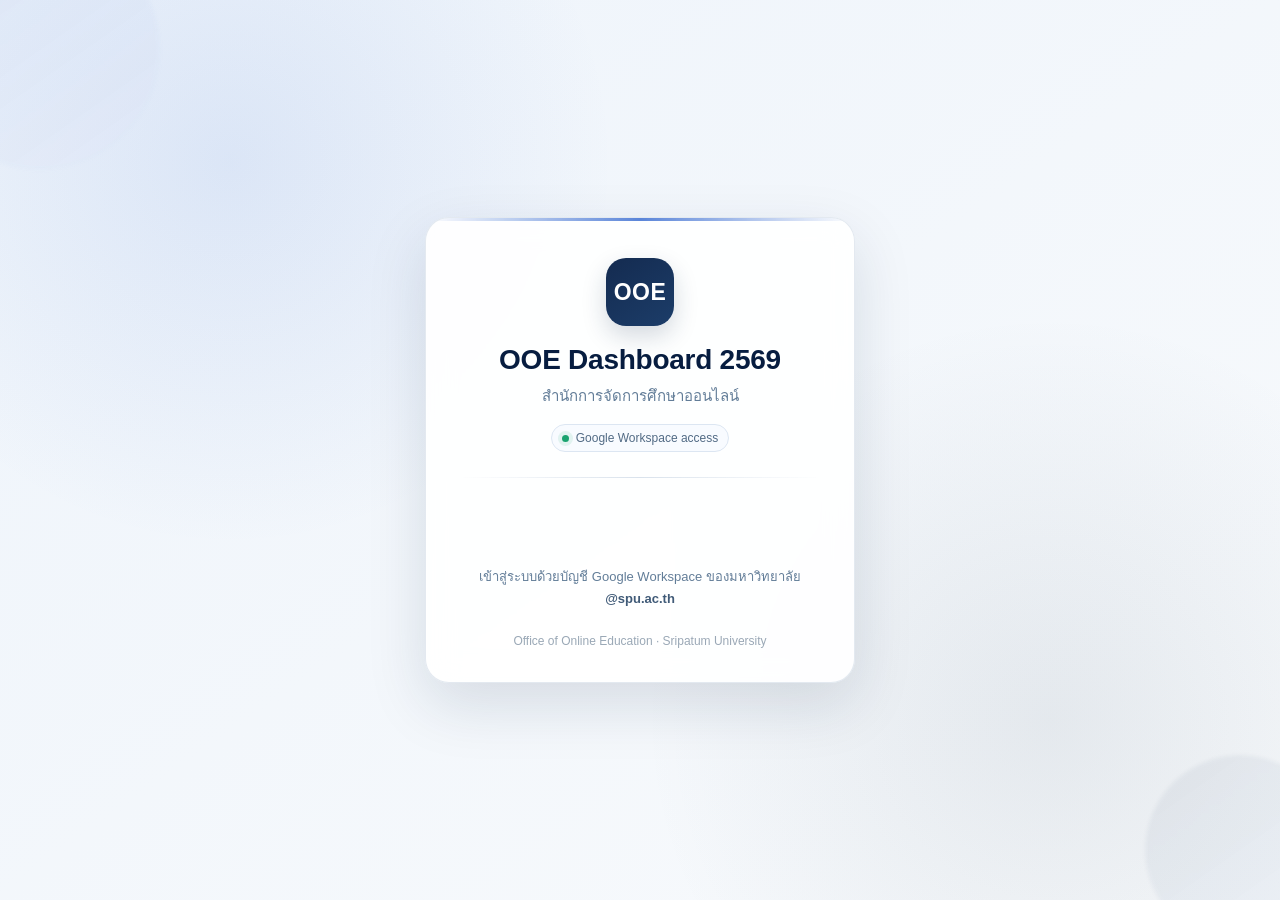
==== ai-tutor.html @ 19690c18 "Add integrated dashboard application" ====
<!doctype html>
<html lang="th">
<head>
<meta charset="utf-8"><meta name="viewport" content="width=device-width,initial-scale=1">
<title>OOE AI Tutor Dashboard 2569</title>
<style>
:root{--navy:#102a43;--blue:#245dcc;--ink:#243b53;--muted:#627d98;--line:#d9e2ec;--bg:#f3f6fb;--green:#199c6b;--amber:#eaa018;--red:#e64256;--gray:#7b8794;--shadow:0 8px 24px rgba(16,42,67,.08)}
*{box-sizing:border-box}body{margin:0;background:var(--bg);color:var(--ink);font:15px "Noto Sans Thai","Leelawadee UI",Tahoma,Arial,sans-serif}
.topbar{background:#142b50;color:#fff}.topbar-inner{max-width:1500px;margin:auto;padding:23px 28px;display:flex;justify-content:space-between;align-items:flex-end;gap:20px}
h1{margin:0;font-size:clamp(23px,3vw,34px)}.subtitle{margin:5px 0 0;color:#d9e8f5}.source{text-align:right;color:#d9e8f5;font-size:13px;line-height:1.5}
main{max-width:1500px;margin:auto;padding:22px 28px 40px}.panel{background:#fff;border:1px solid #e2e8f0;border-radius:14px;box-shadow:var(--shadow)}
.page-tabs{display:flex;gap:8px;margin-bottom:16px;flex-wrap:wrap}.tab{min-width:112px;height:42px;background:#dfe8f4;color:var(--navy);border:1px solid #c8d5e5;border-radius:9px;padding:0 18px;font:inherit;font-weight:700;display:inline-flex;align-items:center;justify-content:center;text-decoration:none}
.tab:hover{text-decoration:none;background:#cfdced}.tab.active{background:var(--blue);border-color:var(--blue);color:#fff}
.filters{padding:18px;display:grid;grid-template-columns:minmax(170px,1fr) minmax(150px,.8fr) minmax(170px,1fr) minmax(260px,1.35fr) auto;gap:12px;align-items:end}
.field label{display:block;margin:0 0 6px;color:var(--muted);font-size:12px;font-weight:700}.field select,.field input{width:100%;height:42px;padding:0 12px;border:1px solid #bcccdc;border-radius:9px;background:#fff;color:var(--ink);font:inherit}
button{height:42px;border:0;border-radius:9px;padding:0 18px;font:inherit;font-weight:700;cursor:pointer}.refresh{background:var(--blue);color:#fff}.reset{background:#e6edf8;color:var(--navy)}.filter-actions{display:flex;gap:8px}
.kpis{display:grid;grid-template-columns:repeat(3,1fr);gap:14px;margin:16px 0}.kpi{position:relative;padding:19px 22px;min-height:122px;border-left:5px solid var(--blue)}.kpi.green{border-color:var(--green)}.kpi.amber{border-color:var(--amber)}.kpi.red{border-color:var(--red)}.kpi.gray{border-color:var(--gray)}.kpi-label{font-size:13px;color:var(--muted)}.kpi-value{font-size:34px;font-weight:800;line-height:1.25;margin:7px 0 4px;color:#071d40}.kpi-note{font-size:12px;color:var(--muted)}
.charts-grid{display:grid;grid-template-columns:minmax(0,2fr) minmax(320px,.8fr);gap:16px;margin-bottom:16px;align-items:start}.chart-panel{padding:22px}.section-head{display:flex;justify-content:space-between;gap:18px;align-items:flex-start;margin-bottom:20px}.section-head h2,.table-tools h2{margin:0;color:#071d40;font-size:20px}.section-head p,.table-tools p{margin:5px 0 0;color:var(--muted);font-size:12px}
.legend{display:flex;gap:14px;flex-wrap:wrap;font-size:12px;color:var(--muted)}.legend span{display:flex;align-items:center;gap:6px}.dot{width:10px;height:10px;border-radius:50%}.dot.green{background:var(--green)}.dot.amber{background:var(--amber)}.dot.red{background:var(--red)}.dot.gray{background:var(--gray)}
.chart{display:flex;flex-direction:column;gap:13px}.chart-row{display:grid;grid-template-columns:minmax(190px,290px) 1fr 78px;gap:12px;align-items:center}.faculty{text-align:right;font-size:13px;line-height:1.25}.track{height:30px;background:#edf2f7;border-radius:7px;display:flex;overflow:hidden}.seg{height:100%;display:flex;align-items:center;justify-content:center;color:#fff;font-size:13px;font-weight:800}.seg.green{background:var(--green)}.seg.amber{background:var(--amber)}.seg.red{background:var(--red)}.seg.gray{background:var(--gray)}.total{font-weight:800;color:#071d40;white-space:nowrap}
.donut-body{display:grid;grid-template-columns:180px 1fr;align-items:center;gap:22px;min-height:250px}.donut{width:180px;height:180px;border-radius:50%;display:grid;place-items:center;background:#e8eef5}.donut::before{content:"";width:112px;height:112px;border-radius:50%;background:#fff}.donut-center{position:absolute;text-align:center;color:#071d40}.donut-wrap{position:relative;width:180px;height:180px;display:grid;place-items:center}.donut-number{display:block;font-size:28px;font-weight:800}.donut-label{display:block;margin-top:4px;color:var(--muted);font-size:12px}.donut-list{display:flex;flex-direction:column;gap:13px}.donut-item{display:grid;grid-template-columns:12px 1fr auto;gap:8px;align-items:center;color:var(--muted);font-size:13px}.donut-item strong{color:#071d40}
.table-panel{overflow:hidden}.table-tools{padding:19px 22px;border-bottom:1px solid var(--line);display:flex;justify-content:space-between;align-items:center;gap:14px}.count{color:var(--muted);font-size:13px}.table-wrap{overflow:auto;max-height:650px}table{width:100%;min-width:1250px;border-collapse:separate;border-spacing:0}thead th{position:sticky;top:0;z-index:2;padding:12px 14px;background:#edf2f8;border-bottom:1px solid #cbd5e1;text-align:left;color:#44546a;font-size:12px;white-space:nowrap}tbody td{padding:13px 14px;border-bottom:1px solid #edf2f7;vertical-align:middle;font-size:13px;max-width:320px}tbody tr:hover{background:#f7fbff}.num{text-align:right}.center{text-align:center}.nowrap{white-space:nowrap}.course{font-weight:800;color:#14345f}a{color:var(--blue);text-decoration:none;font-weight:800}a:hover{text-decoration:underline}.badge{display:inline-flex;border-radius:999px;padding:5px 10px;color:#fff;font-weight:700;white-space:nowrap}.badge.green{background:var(--green)}.badge.amber{background:#c77a00}.badge.red{background:var(--red)}.badge.gray{background:var(--gray)}.pager{padding:14px 18px;display:flex;justify-content:space-between;align-items:center;border-top:1px solid var(--line)}.pager-controls{display:flex;gap:8px}.pager button{height:34px;padding:0 12px;background:#e6edf8;color:var(--navy)}.pager button:disabled{opacity:.45}.empty{padding:28px;text-align:center;color:var(--muted);background:#f7fafc;border-radius:10px}
.note{margin:13px 0 0;color:var(--muted);font-size:12px}
@media(max-width:1150px){.charts-grid{grid-template-columns:1fr}.kpis{grid-template-columns:repeat(2,1fr)}.filters{grid-template-columns:repeat(2,1fr)}}
@media(max-width:650px){main{padding:16px 12px 30px}.topbar-inner{padding:18px 14px;align-items:flex-start;flex-direction:column}.source{text-align:left}.filters{grid-template-columns:1fr}.kpis{grid-template-columns:1fr}.chart-row{grid-template-columns:1fr}.faculty{text-align:left}.donut-body{grid-template-columns:1fr;justify-items:center}.filter-actions{display:grid;grid-template-columns:1fr 1fr}}
</style>
<script>document.documentElement.classList.add("auth-check");</script>
<style>
html.auth-check body{visibility:hidden}
.auth-chip{position:fixed;right:16px;bottom:16px;z-index:9999;display:flex;align-items:center;gap:10px;padding:8px 10px 8px 13px;background:rgba(255,255,255,.96);border:1px solid #d9e2ec;border-radius:999px;box-shadow:0 8px 24px rgba(16,42,67,.14);font-size:12px;color:#627d98}
.auth-chip button{height:30px;padding:0 12px;border:0;border-radius:999px;background:#e6edf8;color:#102a43;font:inherit;font-weight:700;cursor:pointer}
</style>
<script src="auth-config.js"></script>
<script src="auth.js"></script>
<script>OOEAuth.requireAuth();</script>

<style>
/* OOE dashboard micro-interactions */
.kpi{
  transition:transform .2s ease,box-shadow .2s ease,border-color .2s ease;
}
.kpi:hover{
  transform:translateY(-3px);
  box-shadow:0 14px 30px rgba(16,42,67,.13);
}
.live-indicator{
  display:inline-flex;
  align-items:center;
  gap:6px;
  margin-right:9px;
  color:#d9fbe9;
  font-weight:700;
  white-space:nowrap;
}
.live-indicator i{
  width:7px;
  height:7px;
  border-radius:50%;
  background:#32d583;
  box-shadow:0 0 0 4px rgba(50,213,131,.14);
}
.dashboard-reveal .seg{
  transform-origin:left center;
  animation:barReveal .7s cubic-bezier(.2,.75,.25,1) both;
}
@property --ooe-sweep{
  syntax:"<angle>";
  inherits:false;
  initial-value:0deg;
}
.dashboard-reveal .donut{
  -webkit-mask:conic-gradient(#000 0 var(--ooe-sweep),transparent var(--ooe-sweep) 360deg);
  mask:conic-gradient(#000 0 var(--ooe-sweep),transparent var(--ooe-sweep) 360deg);
  animation:donutReveal .85s cubic-bezier(.2,.75,.25,1) both;
}
@keyframes barReveal{
  from{transform:scaleX(0);opacity:.4}
  to{transform:scaleX(1);opacity:1}
}
@keyframes donutReveal{
  from{--ooe-sweep:0deg}
  to{--ooe-sweep:360deg}
}
@media (prefers-reduced-motion:reduce){
  .kpi,.kpi:hover{transition:none;transform:none}
  .dashboard-reveal .seg,.dashboard-reveal .donut{animation:none}
}
</style>


<style>
/* Interactive faculty chart + loading skeleton */
.chart-row[data-faculty]{
  cursor:pointer;
  border-radius:8px;
  transition:background .16s ease,transform .16s ease;
}
.chart-row[data-faculty]:hover,
.chart-row[data-faculty]:focus-visible{
  background:#f7fbff;
  transform:translateX(2px);
  outline:none;
}
.skeleton-block,.skeleton-line,.skeleton-pill,.skeleton-circle{
  position:relative;
  overflow:hidden;
  background:#e7edf4 !important;
}
.skeleton-block::after,.skeleton-line::after,.skeleton-pill::after,.skeleton-circle::after{
  content:"";
  position:absolute;
  inset:0;
  transform:translateX(-100%);
  background:linear-gradient(90deg,transparent,rgba(255,255,255,.72),transparent);
  animation:skeletonShimmer 1.15s ease-in-out infinite;
}
.skeleton-kpi{display:block;width:78px;height:38px;border-radius:8px;margin-top:6px}
.skeleton-chart-row{display:grid;grid-template-columns:minmax(190px,290px) 1fr 78px;gap:12px;align-items:center;min-height:30px}
.skeleton-line{display:block;height:14px;border-radius:7px}
.skeleton-track{height:30px;border-radius:7px}
.skeleton-pill{display:inline-block;width:64px;height:14px;border-radius:999px}
.donut.skeleton-circle{background:#e7edf4 !important}
.skeleton-legend{display:flex;flex-direction:column;gap:13px;width:100%}
.skeleton-legend .skeleton-line:nth-child(1){width:92%}
.skeleton-legend .skeleton-line:nth-child(2){width:78%}
.skeleton-legend .skeleton-line:nth-child(3){width:86%}
.skeleton-table-row td{padding-top:15px;padding-bottom:15px}
.skeleton-cell{display:block;height:13px;border-radius:7px;background:#e7edf4;position:relative;overflow:hidden}
.skeleton-cell::after{
  content:"";position:absolute;inset:0;transform:translateX(-100%);
  background:linear-gradient(90deg,transparent,rgba(255,255,255,.72),transparent);
  animation:skeletonShimmer 1.15s ease-in-out infinite;
}
@keyframes skeletonShimmer{to{transform:translateX(100%)}}
@media(max-width:650px){.skeleton-chart-row{grid-template-columns:1fr}}
@media(prefers-reduced-motion:reduce){
  .chart-row[data-faculty]{transition:none}
  .skeleton-block::after,.skeleton-line::after,.skeleton-pill::after,.skeleton-circle::after,.skeleton-cell::after{animation:none}
}
</style>


<style>
/* AI Tutor advice modal */
.advice-btn{
  width:36px;
  height:36px;
  display:inline-grid;
  place-items:center;
  border:1px solid #d8e7f5;
  background:#f5f9fd;
  color:#2b78c5;
  border-radius:10px;
  padding:0;
  cursor:pointer;
  transition:background .16s ease,border-color .16s ease,transform .16s ease;
}
.advice-btn:hover{
  background:#edf5fc;
  border-color:#bfd7ec;
  transform:translateY(-1px);
}
.advice-btn svg{width:18px;height:18px;display:block}
.advice-dash{color:#a5b1be}
.advice-modal{
  position:fixed;
  inset:0;
  z-index:9999;
  display:none;
  align-items:center;
  justify-content:center;
  padding:24px;
  background:rgba(16,42,67,.38);
  backdrop-filter:blur(2px);
}
.advice-modal.open{display:flex}
.advice-dialog{
  width:min(650px,100%);
  max-height:min(88vh,760px);
  overflow:auto;
  background:#fff;
  border:1px solid #e2e8f0;
  border-radius:18px;
  box-shadow:0 24px 60px rgba(16,42,67,.18);
  animation:adviceEnter .18s ease-out both;
}
.advice-head{
  display:flex;
  align-items:center;
  justify-content:space-between;
  gap:16px;
  padding:22px 24px 14px;
}
.advice-head h2{
  margin:0;
  color:#102a43;
  font-size:22px;
  letter-spacing:-.2px;
}
.advice-close{
  width:40px;
  height:40px;
  padding:0;
  display:grid;
  place-items:center;
  border:0;
  border-radius:12px;
  background:#f4f7fa;
  color:#334e68;
  cursor:pointer;
  appearance:none;
  -webkit-appearance:none;
}
.advice-close:hover{background:#ebf0f5}
.advice-close svg{width:18px;height:18px;display:block}
.advice-body{padding:0 24px 24px}
.advice-course{
  display:flex;
  align-items:flex-start;
  gap:14px;
  padding:16px 18px;
  border:1px solid #dce9f5;
  border-radius:14px;
  background:#f7fbff;
}
.advice-course-icon{
  width:42px;
  height:42px;
  flex:0 0 42px;
  display:grid;
  place-items:center;
  border-radius:10px;
  background:#e8f3ff;
  color:#2b78c5;
}
.advice-course-icon svg{
  width:22px;
  height:22px;
  display:block;
}
.advice-course-text{min-width:0}
.advice-course-text strong{
  display:block;
  color:#0f5fa8;
  font-size:17px;
  line-height:1.4;
}
.advice-course-text span{
  display:block;
  margin-top:4px;
  color:#718399;
  font-size:13px;
}
.advice-alert{
  display:grid;
  grid-template-columns:auto 1fr;
  gap:12px;
  align-items:start;
  margin-top:12px;
  padding:14px 16px;
  border-radius:14px;
  background:#fff4f5;
  border:1px solid #f2d0d5;
}
.advice-alert .icon{
  width:32px;height:32px;
  border-radius:50%;
  display:grid;
  place-items:center;
  background:#e84258;
  color:#fff;
  font-weight:800;
  font-size:17px;
}
.advice-status{font-weight:800;color:#243b53}
.advice-message{
  margin-top:5px;
  color:#334e68;
  line-height:1.65;
}
.advice-section{
  margin-top:12px;
  padding:14px 16px;
  border:1px solid #e3eaf1;
  border-radius:14px;
  background:#f6faff;
}
.advice-section h3{
  margin:0 0 8px;
  color:#163a5f;
  font-size:15px;
}
.advice-section ul{
  margin:0;
  padding-left:20px;
  color:#334e68;
  line-height:1.75;
}
.advice-foot{
  display:flex;
  justify-content:flex-end;
  padding:0 24px 22px;
}
.advice-foot button{
  border:1px solid #dde5ed;
  border-radius:9px;
  padding:8px 16px;
  background:#f7f9fb;
  color:#163a5f;
  font:inherit;
  font-weight:700;
  cursor:pointer;
}
.advice-foot button:hover{background:#eef3f7}
@keyframes adviceEnter{
  from{opacity:0;transform:translateY(6px) scale(.995)}
  to{opacity:1;transform:none}
}
@media(max-width:600px){
  .advice-modal{padding:12px}
  .advice-dialog{border-radius:15px}
  .advice-head,.advice-body,.advice-foot{padding-left:16px;padding-right:16px}
}
@media(prefers-reduced-motion:reduce){
  .advice-dialog{animation:none}
  .advice-btn{transition:none}
}
</style>

</head>
<body>
<header class="topbar"><div class="topbar-inner"><div><h1>Dashboard AI Tutor</h1><p class="subtitle">ปีการศึกษา 2569 · ภาคการศึกษา 1</p></div><div class="source">สำนักการจัดการศึกษาออนไลน์ (OOE)<br>ข้อมูลอ้างอิง ณ วันที่ 18/09/2569<br><span class="live-indicator" aria-label="สถานะออนไลน์"><i></i></span><span id="sourceDate"></span></div></div></header>
<main>
<nav class="page-tabs"><a class="tab" href="index.html#GR">หน้า GR</a><a class="tab" href="index.html#GS">หน้า GS</a><a class="tab active" href="ai-tutor.html">AI Tutor</a><a class="tab " href="podcast.html">Podcast</a></nav>
<section class="panel filters">
<div class="field"><label>คณะ / วิทยาลัย</label><select id="facultyFilter"><option value="">ทั้งหมด</option></select></div>
<div class="field"><label>ประเภทรายวิชา</label><select id="typeFilter"><option value="">ทั้งหมด</option></select></div>
<div class="field"><label>สถานะ AI Tutor</label><select id="statusFilter"><option value="">ทั้งหมด</option><option value="ทำ">ทำ</option><option value="ไม่ทำ">ไม่ทำ</option></select></div>
<div class="field"><label>ค้นหารหัสวิชาหรือรหัสรายวิชาในระบบ</label><input id="searchBox" type="search" placeholder="เช่น ICT112 หรือ 691GN..."></div>
<div class="filter-actions"><button class="refresh" id="refreshBtn">อัปเดตข้อมูล</button><button class="reset" id="resetBtn">ล้างตัวกรอง</button></div>
</section>
<section class="kpis"><article class="panel kpi "><div class="kpi-label">รายวิชาทั้งหมด</div><div class="kpi-value" id="totalKpi">0</div><div class="kpi-note" id="totalNote"></div></article><article class="panel kpi green"><div class="kpi-label">ทำ AI Tutor</div><div class="kpi-value" id="doneKpi">0</div><div class="kpi-note" id="doneNote"></div></article><article class="panel kpi red"><div class="kpi-label">ไม่ทำ AI Tutor</div><div class="kpi-value" id="notdoneKpi">0</div><div class="kpi-note" id="notdoneNote"></div></article></section>
<section class="charts-grid">
<article class="panel chart-panel"><div class="section-head"><div><h2>สถานะ AI Tutor แยกตามคณะ</h2><p>แสดงจำนวนรายวิชาที่ทำ / ไม่ทำ AI Tutor แยกตามคณะ</p></div></div><div class="chart" id="facultyChart"></div></article>
<article class="panel chart-panel"><div class="section-head"><div><h2>สัดส่วนสถานะ AI Tutor</h2><p>คำนวณตามตัวกรองที่เลือก</p></div></div><div class="donut-body"><div class="donut-wrap"><div class="donut" id="donutChart"></div><div class="donut-center"><span class="donut-number" id="donutTotal">0</span><span class="donut-label">รายวิชา</span></div></div><div class="donut-list" id="donutLegend"></div></div></article>
</section>
<section class="panel table-panel"><div class="table-tools"><div><h2>รายละเอียดรายวิชา — AI Tutor</h2><p>ข้อมูลจาก Google Sheets ที่เผยแพร่สำหรับ Dashboard</p></div><div class="count" id="resultCount"></div></div><div class="table-wrap"><table><thead><tr><th>ลำดับ</th><th>รหัสวิชา</th><th>รหัสรายวิชาในระบบ</th><th>ประเภท</th><th>คณะ / วิทยาลัย</th><th>อาจารย์ผู้สอน</th><th class="center">AI Tutor</th><th class="center">สถานะ AI Tutor</th><th class="center">คำแนะนำ</th><th>รายวิชา</th></tr></thead><tbody id="courseRows"></tbody></table></div><div class="pager"><div class="count" id="pageInfo"></div><div class="pager-controls"><button id="prevBtn">ก่อนหน้า</button><button id="nextBtn">ถัดไป</button></div></div></section>
<p class="note">ข้อมูลจะอัปเดตเมื่อเปิดหน้าเว็บหรือกด “อัปเดตข้อมูล” · ไม่มีการเผยแพร่อีเมลผู้สอนใน Dashboard</p>

<div class="advice-modal" id="aiAdviceModal" role="dialog" aria-modal="true" aria-labelledby="aiAdviceTitle">
  <div class="advice-dialog">
    <div class="advice-head">
      <h2 id="aiAdviceTitle">คำแนะนำการจัดทำ AI Tutor</h2>
      <button class="advice-close" id="aiAdviceClose" type="button" aria-label="ปิด">
        <svg viewBox="0 0 24 24" aria-hidden="true">
          <path d="M6 6l12 12M18 6L6 18" fill="none" stroke="currentColor" stroke-width="2.2" stroke-linecap="round"/>
        </svg>
      </button>
    </div>
    <div class="advice-body">
      <div class="advice-course">
        <div class="advice-course-icon" aria-hidden="true">
          <svg viewBox="0 0 24 24" fill="none">
            <rect x="5" y="6" width="14" height="11" rx="4" stroke="currentColor" stroke-width="1.8"/>
            <path d="M12 3.5V6M9 12h.01M15 12h.01M9.5 17v2.2M14.5 17v2.2M3 10.5h2M19 10.5h2" stroke="currentColor" stroke-width="1.8" stroke-linecap="round"/>
            <path d="M9.5 14.5c.7.55 1.55.8 2.5.8s1.8-.25 2.5-.8" stroke="currentColor" stroke-width="1.6" stroke-linecap="round"/>
          </svg>
        </div>
        <div class="advice-course-text">
          <strong id="aiAdviceCourse"></strong>
          <span id="aiAdviceProfile"></span>
        </div>
      </div>

      <div class="advice-alert">
        <div class="icon">!</div>
        <div>
          <div class="advice-status">สถานะ: ไม่ทำ</div>
          <div class="advice-message">ยังไม่พบการจัดทำ AI Tutor ในรายวิชานี้ กรุณาจัดทำให้เป็นไปตามเกณฑ์ที่กำหนด</div>
        </div>
      </div>

      <div class="advice-section">
        <h3>เกณฑ์การจัดทำ AI Tutor</h3>
        <ul>
          <li>AI Tutor สามารถให้คำแนะนำเนื้อหาของบทเรียนทั้งรายวิชา</li>
          <li>AI Tutor สามารถให้คำแนะนำวิธีการเรียนของรายวิชา</li>
          <li>สามารถใช้ SPU AI หรือรูปแบบอื่นตามความเหมาะสมกับลักษณะรายวิชา</li>
        </ul>
      </div>
    </div>
    <div class="advice-foot">
      <button type="button" id="aiAdviceCloseBottom">ปิด</button>
    </div>
  </div>
</div>

</main>
<script>
const CSV_URL='https://docs.google.com/spreadsheets/d/e/2PACX-1vSrdzF0uLqoeVFjT2Dovsl3l82J7PdBgnTk2g_0VZTSMsZyceTrOgUn4l-JLixxY34FVqxzhMhqUQNP/pub?gid=223035731&single=true&output=csv';
let DATA=[]; const PAGE_SIZE=20; let currentPage=1;
let dashboardRevealDone=false;
function revealDashboardOnce(){
  if(dashboardRevealDone)return;
  dashboardRevealDone=true;
  document.body.classList.add('dashboard-reveal');
  window.setTimeout(()=>document.body.classList.remove('dashboard-reveal'),950);
}
const $=id=>document.getElementById(id);
const esc=v=>String(v??'').replace(/[&<>"']/g,c=>({'&':'&amp;','<':'&lt;','>':'&gt;','"':'&quot;',"'":'&#39;'}[c]));

function showLoadingSkeleton(){
  document.querySelectorAll('.kpi-value').forEach(el=>{
    el.innerHTML='<span class="skeleton-block skeleton-kpi" aria-hidden="true"></span>';
  });
  $('facultyChart').innerHTML=Array.from({length:6},(_,i)=>`
    <div class="skeleton-chart-row" aria-hidden="true">
      <span class="skeleton-line" style="width:${72-(i%3)*9}%"></span>
      <span class="skeleton-block skeleton-track"></span>
      <span class="skeleton-pill"></span>
    </div>`).join('');
  $('donutChart').classList.add('skeleton-circle');
  $('donutChart').style.background='';
  $('donutTotal').textContent='';
  $('donutLegend').innerHTML='<div class="skeleton-legend" aria-hidden="true"><span class="skeleton-line"></span><span class="skeleton-line"></span><span class="skeleton-line"></span></div>';
  const cols=document.querySelectorAll('thead th').length||8;
  $('courseRows').innerHTML=Array.from({length:6},()=>`<tr class="skeleton-table-row" aria-hidden="true">${Array.from({length:cols},(_,i)=>`<td><span class="skeleton-cell" style="width:${55+(i%4)*10}%"></span></td>`).join('')}</tr>`).join('');
  $('resultCount').innerHTML='<span class="skeleton-pill" aria-hidden="true"></span>';
  $('pageInfo').textContent='กำลังโหลดข้อมูล...';
}
function clearLoadingSkeleton(){
  $('donutChart').classList.remove('skeleton-circle');
}
function selectFacultyFromChart(faculty){
  const select=$('facultyFilter');
  if(!select||![...select.options].some(o=>o.value===faculty))return;
  select.value=faculty;
  currentPage=1;
  render();
}
function bindFacultyChartFilter(){
  const chart=$('facultyChart');
  if(!chart||chart.dataset.filterBound==='1')return;
  chart.dataset.filterBound='1';
  chart.addEventListener('click',e=>{
    const row=e.target.closest('.chart-row[data-faculty]');
    if(row)selectFacultyFromChart(row.dataset.faculty);
  });
  chart.addEventListener('keydown',e=>{
    if(e.key!=='Enter'&&e.key!==' ')return;
    const row=e.target.closest('.chart-row[data-faculty]');
    if(!row)return;
    e.preventDefault();
    selectFacultyFromChart(row.dataset.faculty);
  });
}

const natural=(a,b)=>String(a).localeCompare(String(b),'th',{numeric:true,sensitivity:'base'});
function normalizeStatus(v){
  const s=String(v||'').trim();
  if(s==='ทำ') return 'ทำ';
  if(s==='ไม่ทำ') return 'ไม่ทำ';
  return 'รอข้อมูล';
}
function parseCSV(text){
  const rows=[];let row=[],cell='',inQuotes=false;
  for(let i=0;i<text.length;i++){const ch=text[i],next=text[i+1];
    if(ch==='"'&&inQuotes&&next==='"'){cell+='"';i++;}
    else if(ch==='"')inQuotes=!inQuotes;
    else if(ch===','&&!inQuotes){row.push(cell);cell='';}
    else if((ch==='\n'||ch==='\r')&&!inQuotes){if(ch==='\r'&&next==='\n')i++;row.push(cell);if(row.some(v=>v!==''))rows.push(row);row=[];cell='';}
    else cell+=ch;
  }
  if(cell||row.length){row.push(cell);rows.push(row);}
  if(!rows.length)return[];
  const h=rows[0].map(x=>String(x||'').trim());
  return rows.slice(1).map(v=>Object.fromEntries(h.map((k,i)=>[k,v[i]??''])));
}
function mapRow(r){return {
  faculty:String(r.faculty||'').trim(),courseType:String(r.courseType||'').trim(),courseCode:String(r.courseCode||'').trim(),
  courseProfile:String(r.courseProfile||'').trim(),profileType:String(r.profileType||'').trim(),createdDate:String(r.createdDate||'').trim(),
  courseName:String(r.courseName||'').trim(),instructors:String(r.instructors||'').trim(),teacherType:String(r.teacherType||'').trim(),
  teacherCount:String(r.teacherCount||'').trim(),students:String(r.students||'').trim(),weeks:String(r.weeks||'').trim(),
  aiTutor:String(r.aiTutor||'').trim(),aiStatus:String(r.aiStatus||'').trim(),
  podcastCount:String(r.podcastCount||'').trim(),podcastStatus:String(r.podcastStatus||'').trim(),courseLink:String(r.courseLink||'').trim()
}}
function addOptions(id,vals){vals.forEach(v=>{const o=document.createElement('option');o.value=v;o.textContent=v;$(id).appendChild(o)})}
function refillFilters(){
  const fs=[...new Set(DATA.map(d=>d.faculty).filter(Boolean))].sort(natural);
  const ts=[...new Set(DATA.map(d=>d.courseType).filter(Boolean))].sort(natural);
  $('facultyFilter').innerHTML='<option value="">ทั้งหมด</option>';addOptions('facultyFilter',fs);
  $('typeFilter').innerHTML='<option value="">ทั้งหมด</option>';addOptions('typeFilter',ts);
}
function filtered(){
  const f=$('facultyFilter').value,t=$('typeFilter').value,s=$('statusFilter').value,q=$('searchBox').value.trim().toLowerCase();
  return DATA.filter(d=>(!f||d.faculty===f)&&(!t||d.courseType===t)&&(!s||normalizeStatus(d.aiStatus)===s)&&(!q||[d.courseCode,d.courseProfile,d.courseName,d.faculty,d.instructors].some(x=>String(x||'').toLowerCase().includes(q))));
}
function setKpis(rows){const total=rows.length,all=DATA.length;const done=rows.filter(d=>normalizeStatus(d.aiStatus)==='ทำ').length;
  const notdone=rows.filter(d=>normalizeStatus(d.aiStatus)==='ไม่ทำ').length;
  $('totalKpi').textContent=total.toLocaleString('th-TH');
  $('doneKpi').textContent=done.toLocaleString('th-TH');
  $('notdoneKpi').textContent=notdone.toLocaleString('th-TH');
  $('totalNote').textContent=`จากทั้งหมด ${all.toLocaleString('th-TH')} รายวิชา`;
  $('doneNote').textContent=`${done} จาก ${total} รายวิชาที่แสดง`;
  $('notdoneNote').textContent=`${notdone} จาก ${total} รายวิชาที่แสดง`;}
function renderChart(rows){
  const groups={};
  rows.forEach(d=>{const f=d.faculty||'ไม่ระบุคณะ';groups[f]??={done:0,notdone:0,pending:0,total:0};
    groups[f].total++;
    const s=normalizeStatus(d.aiStatus);
    if(s==='ทำ') groups[f].done++;
    else if(s==='ไม่ทำ') groups[f].notdone++;
    else groups[f].pending++;});
  const list=Object.entries(groups).sort((a,b)=>b[1].total-a[1].total||natural(a[0],b[0]));
  const max=Math.max(1,...list.map(([,v])=>v.total));
  const seg=(n,c,total)=>n?`<div class="seg ${c}" style="width:${n/total*100}%"><span>${n}</span></div>`:'';
  $('facultyChart').innerHTML=list.length?list.map(([f,v])=>`<div class="chart-row" data-faculty="${esc(f)}" role="button" tabindex="0" title="คลิกเพื่อกรองตามคณะนี้"><div class="faculty">${esc(f)} (${v.total})</div><div class="track" style="width:${v.total/max*100}%">${seg(v.done,'green',v.total)}${seg(v.notdone,'red',v.total)}</div><div class="total">${v.done}/${v.total}</div></div>`).join(''):'<div class="empty">ไม่พบข้อมูลตามตัวกรอง</div>';
}
function renderDonut(rows){const total=rows.length;const item=(label,n,p,cls)=>`<div class="donut-item"><i class="dot ${cls}"></i><span>${label}</span><strong>${n} (${p.toFixed(1)}%)</strong></div>`;const done=rows.filter(d=>normalizeStatus(d.aiStatus)==='ทำ').length;
  const notdone=rows.filter(d=>normalizeStatus(d.aiStatus)==='ไม่ทำ').length;
  const pending=rows.filter(d=>normalizeStatus(d.aiStatus)==='รอข้อมูล').length;
  const dp=total?done/total*100:0,np=total?notdone/total*100:0,pp=total?pending/total*100:0;
  $('donutChart').style.background=total?`conic-gradient(var(--green) 0 ${dp}%,var(--red) ${dp}% ${dp+np}%,var(--gray) ${dp+np}% 100%)`:'#e8eef5';
  $('donutTotal').textContent=total.toLocaleString('th-TH');
  $('donutLegend').innerHTML=item('ทำ AI Tutor',done,dp,'green')+item('ไม่ทำ AI Tutor',notdone,np,'red');}
const td=(v,c='')=>`<td class="${c}">${esc(v)}</td>`;
function statusBadge(s){
  s=normalizeStatus(s);
  if(s==='ทำ') return '<span class="badge green">ทำ</span>';
  if(s==='ไม่ทำ') return '<span class="badge red">ไม่ทำ</span>';
  return '<span class="badge gray">รอข้อมูล</span>';
}
function adviceCell(d){
  const s=normalizeStatus(d.aiStatus);
  if(s==='ทำ') return '<span class="advice-dash">—</span>';
  if(s==='ไม่ทำ'){
    return `<button type="button" class="advice-btn" data-advice="${esc(d.courseProfile)}" aria-label="ดูคำแนะนำ" title="ดูคำแนะนำ">
      <svg viewBox="0 0 24 24" aria-hidden="true">
        <path d="M4.5 5.5c2.6-.8 4.9-.4 7 1.2v11.8c-2.1-1.6-4.4-2-7-1.2V5.5Zm15 0c-2.6-.8-4.9-.4-7 1.2v11.8c2.1-1.6 4.4-2 7-1.2V5.5Z" fill="none" stroke="currentColor" stroke-width="1.7" stroke-linejoin="round"/>
      </svg>
    </button>`;
  }
  return '<span class="advice-dash">—</span>';
}
function renderTable(rows){
  const pages=Math.max(1,Math.ceil(rows.length/PAGE_SIZE));currentPage=Math.min(currentPage,pages);const start=(currentPage-1)*PAGE_SIZE;const p=rows.slice(start,start+PAGE_SIZE);
  $('courseRows').innerHTML=p.map((d,i)=>`<tr>${td(start+i+1,'num')}${td(d.courseCode,'course nowrap')}${td(d.courseProfile,'nowrap')}${td(d.courseType,'nowrap')}${td(d.faculty)}${td(d.instructors||'—')}${td(d.aiTutor||'0','center')}<td class="center">${statusBadge(d.aiStatus)}</td><td class="center">${adviceCell(d)}</td><td>${d.courseLink?`<a href="${esc(d.courseLink)}" target="_blank" rel="noopener">เปิด ↗</a>`:'—'}</td></tr>`).join('');
  $('resultCount').textContent=`แสดง ${rows.length.toLocaleString('th-TH')} จาก ${DATA.length.toLocaleString('th-TH')} วิชา`;
  $('pageInfo').textContent=rows.length?`แสดง ${start+1}–${Math.min(start+PAGE_SIZE,rows.length)} จาก ${rows.length} รายวิชา`:'ไม่พบข้อมูล';
  $('prevBtn').disabled=currentPage===1;$('nextBtn').disabled=currentPage===pages;
}
function openAIAdvice(courseProfile){
  const d=DATA.find(x=>x.courseProfile===courseProfile);
  if(!d||normalizeStatus(d.aiStatus)!=='ไม่ทำ')return;
  $('aiAdviceCourse').textContent=d.courseName||d.courseCode||d.courseProfile;
  $('aiAdviceProfile').textContent=`${d.courseProfile} · ภาคการศึกษา 1/2569`;
  $('aiAdviceModal').classList.add('open');
  document.body.style.overflow='hidden';
  $('aiAdviceClose').focus();
}
function closeAIAdvice(){
  $('aiAdviceModal').classList.remove('open');
  document.body.style.overflow='';
}
function render(reset=true){if(reset)currentPage=1;const rows=filtered();setKpis(rows);renderChart(rows);renderDonut(rows);renderTable(rows)}
async function loadData(){
  showLoadingSkeleton();
  $('sourceDate').textContent='กำลังโหลดข้อมูลออนไลน์...';$('refreshBtn').disabled=true;
  try{const res=await fetch(CSV_URL+(CSV_URL.includes('?')?'&':'?')+'_='+Date.now(),{cache:'no-store'});if(!res.ok)throw new Error('HTTP '+res.status);DATA=parseCSV(await res.text()).map(mapRow).filter(d=>d.courseProfile);refillFilters();const now=new Date();$('sourceDate').textContent=`ดึงข้อมูลเมื่อ ${now.toLocaleDateString('th-TH')} ${now.toLocaleTimeString('th-TH',{hour:'2-digit',minute:'2-digit',second:'2-digit'})} · ${DATA.length.toLocaleString('th-TH')} รายวิชา`;clearLoadingSkeleton();render();revealDashboardOnce();}
  catch(e){clearLoadingSkeleton();console.error(e);$('sourceDate').textContent='ยังไม่ได้เผยแพร่ชีทนี้เป็น CSV หรือโหลดข้อมูลไม่สำเร็จ';$('facultyChart').innerHTML='<div class="empty">กรุณา Publish ชีทสำหรับ Dashboard นี้เป็น CSV ก่อน</div>';}
  finally{$('refreshBtn').disabled=false;}
}
['facultyFilter','typeFilter','statusFilter'].forEach(id=>$(id).addEventListener('change',()=>render()));
$('searchBox').addEventListener('input',()=>render());
$('resetBtn').addEventListener('click',()=>{$('facultyFilter').value='';$('typeFilter').value='';$('statusFilter').value='';$('searchBox').value='';render()});
$('refreshBtn').addEventListener('click',loadData);$('prevBtn').addEventListener('click',()=>{currentPage--;render(false)});$('nextBtn').addEventListener('click',()=>{currentPage++;render(false)});
$('courseRows').addEventListener('click',e=>{
  const btn=e.target.closest('.advice-btn[data-advice]');
  if(btn)openAIAdvice(btn.dataset.advice);
});
$('aiAdviceClose').addEventListener('click',closeAIAdvice);
$('aiAdviceCloseBottom').addEventListener('click',closeAIAdvice);
$('aiAdviceModal').addEventListener('click',e=>{
  if(e.target===$('aiAdviceModal'))closeAIAdvice();
});
document.addEventListener('keydown',e=>{
  if(e.key==='Escape'&&$('aiAdviceModal').classList.contains('open'))closeAIAdvice();
});
bindFacultyChartFilter();
loadData();
</script>
<div class="auth-chip" aria-label="บัญชีผู้ใช้"><span id="authUserEmail"></span><button type="button" onclick="OOEAuth.logout()">ออกจากระบบ</button></div>
</body></html>
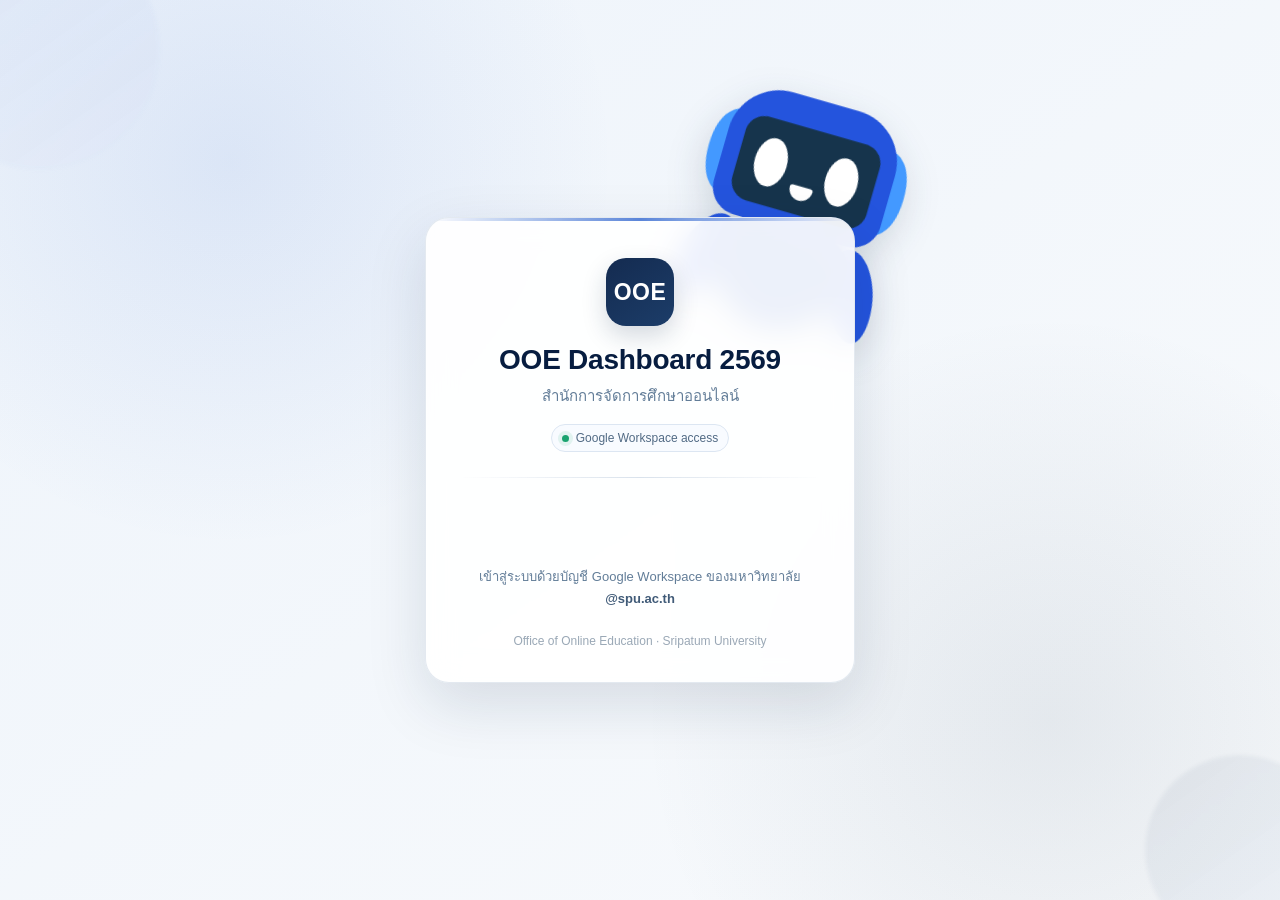
==== commit 97b679b1: "Preserve destination across sign-in Keep the full page query and hash when authentication is renewed" ====
--- a/ai-tutor.html
+++ b/ai-tutor.html
@@ -31,7 +31,7 @@
 .auth-chip button{height:30px;padding:0 12px;border:0;border-radius:999px;background:#e6edf8;color:#102a43;font:inherit;font-weight:700;cursor:pointer}
 </style>
 <script src="auth-config.js"></script>
-<script src="auth.js"></script>
+<script src="auth.js?v=20261005a"></script>
 <script>OOEAuth.requireAuth();</script>
 
 <style>
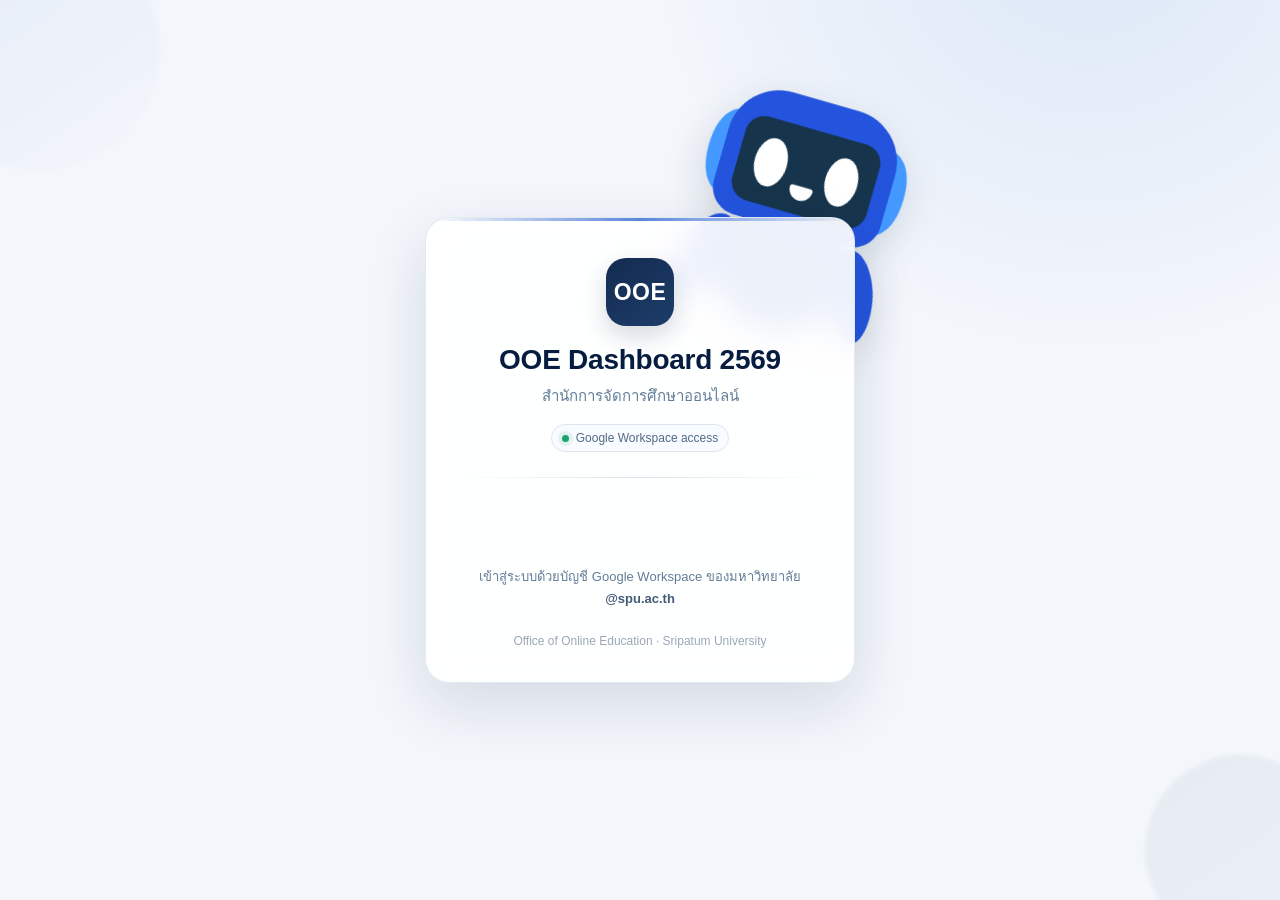
==== commit 79e73616: "Redesign dashboard UI and add bilingual controls" ====
--- a/ai-tutor.html
+++ b/ai-tutor.html
@@ -31,7 +31,7 @@
 .auth-chip button{height:30px;padding:0 12px;border:0;border-radius:999px;background:#e6edf8;color:#102a43;font:inherit;font-weight:700;cursor:pointer}
 </style>
 <script src="auth-config.js"></script>
-<script src="auth.js?v=20261005a"></script>
+<script src="auth.js?v=20261006a"></script>
 <script>OOEAuth.requireAuth();</script>
 
 <style>
@@ -588,6 +588,6 @@
 });
 bindFacultyChartFilter();
 loadData();
-</script>
+</script><script src="ui-i18n.js?v=20261015"></script>
 <div class="auth-chip" aria-label="บัญชีผู้ใช้"><span id="authUserEmail"></span><button type="button" onclick="OOEAuth.logout()">ออกจากระบบ</button></div>
-</body></html>+</body></html>
